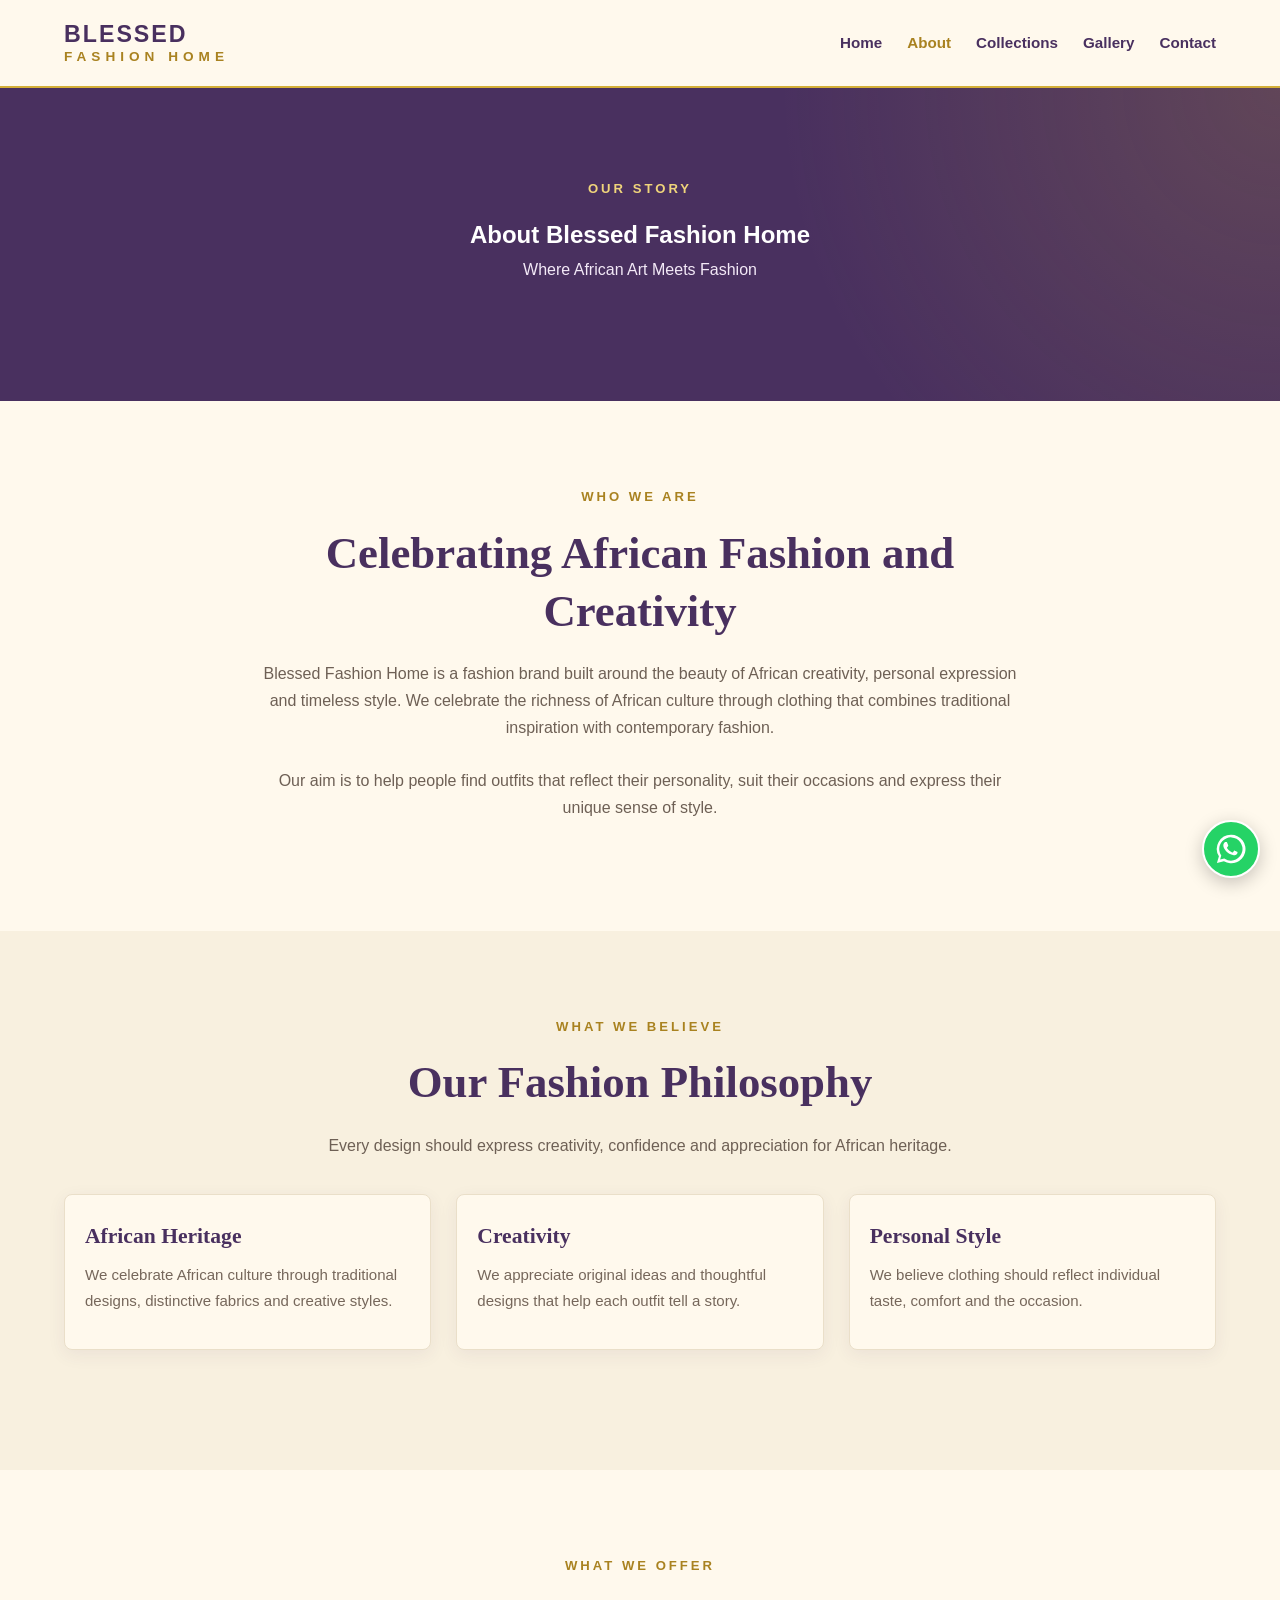
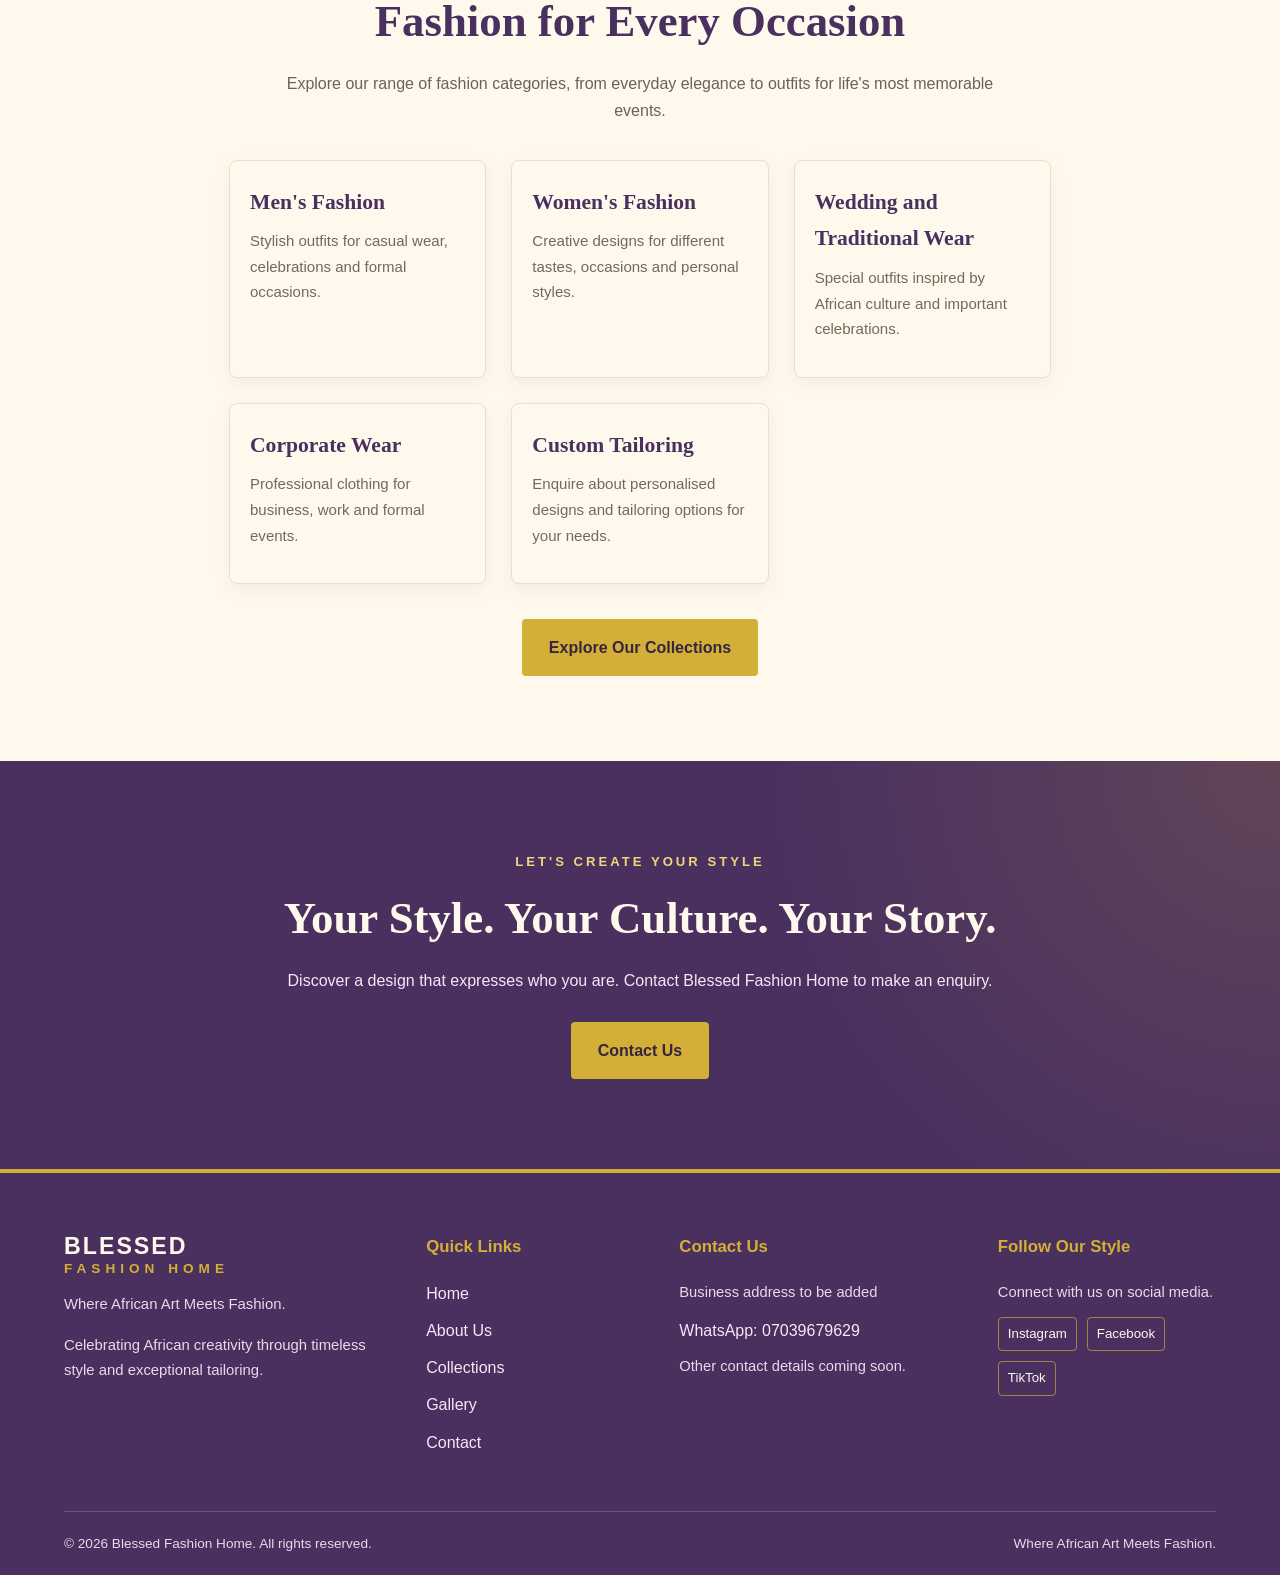
==== about.html @ f16e7767 "Create about.html" ====
<!DOCTYPE html>
<html lang="en">
<head>
  <meta charset="UTF-8">
  <meta name="viewport" content="width=device-width, initial-scale=1.0">

  <title>About Us | Blessed Fashion Home</title>

  <meta name="description" content="Learn about Blessed Fashion Home, where African art meets fashion through creativity, elegant designs and exceptional tailoring.">

  <meta name="theme-color" content="#d4af37">

  <link rel="stylesheet" href="style.css">
</head>

<body>

  <!-- HEADER -->
  <header class="site-header">
    <a href="index.html" class="brand">
      <span class="brand-name">BLESSED</span>
      <span class="brand-subtitle">FASHION HOME</span>
    </a>

    <button
      class="menu-toggle"
      id="menu-toggle"
      type="button"
      aria-label="Open navigation menu"
      aria-expanded="false"
      aria-controls="main-nav">
      ☰
    </button>

    <nav class="main-nav" id="main-nav">
      <a href="index.html">Home</a>
      <a href="about.html" class="active">About</a>
      <a href="collections.html">Collections</a>
      <a href="gallery.html">Gallery</a>
      <a href="contact.html">Contact</a>
    </nav>
  </header>

  <main>

    <!-- ABOUT HERO -->
    <section class="brand-message">
      <div class="brand-message-content">
        <p class="section-label">OUR STORY</p>

        <h1>About Blessed Fashion Home</h1>

        <p>
          Where African Art Meets Fashion
        </p>
      </div>
    </section>

    <!-- INTRODUCTION -->
    <section class="welcome section-padding">

      <p class="section-label">WHO WE ARE</p>

      <h2>Celebrating African Fashion and Creativity</h2>

      <p class="section-description">
        Blessed Fashion Home is a fashion brand built around
        the beauty of African creativity, personal expression
        and timeless style. We celebrate the richness of African
        culture through clothing that combines traditional
        inspiration with contemporary fashion.
      </p>

      <p class="section-description">
        Our aim is to help people find outfits that reflect
        their personality, suit their occasions and express
        their unique sense of style.
      </p>

    </section>

    <!-- OUR PHILOSOPHY -->
    <section class="featured-collections section-padding">

      <p class="section-label">WHAT WE BELIEVE</p>

      <h2>Our Fashion Philosophy</h2>

      <p class="section-description">
        Every design should express creativity, confidence
        and appreciation for African heritage.
      </p>

      <div class="category-grid">

        <article class="category-card">
          <div class="category-info">
            <h3>African Heritage</h3>
            <p>
              We celebrate African culture through traditional
              designs, distinctive fabrics and creative styles.
            </p>
          </div>
        </article>

        <article class="category-card">
          <div class="category-info">
            <h3>Creativity</h3>
            <p>
              We appreciate original ideas and thoughtful
              designs that help each outfit tell a story.
            </p>
          </div>
        </article>

        <article class="category-card">
          <div class="category-info">
            <h3>Personal Style</h3>
            <p>
              We believe clothing should reflect individual
              taste, comfort and the occasion.
            </p>
          </div>
        </article>

      </div>
    </section>

    <!-- OUR SERVICES -->
    <section class="welcome section-padding">

      <p class="section-label">WHAT WE OFFER</p>

      <h2>Fashion for Every Occasion</h2>

      <p class="section-description">
        Explore our range of fashion categories, from everyday
        elegance to outfits for life's most memorable events.
      </p>

      <div class="category-grid">

        <article class="category-card">
          <div class="category-info">
            <h3>Men's Fashion</h3>
            <p>
              Stylish outfits for casual wear, celebrations
              and formal occasions.
            </p>
          </div>
        </article>

        <article class="category-card">
          <div class="category-info">
            <h3>Women's Fashion</h3>
            <p>
              Creative designs for different tastes,
              occasions and personal styles.
            </p>
          </div>
        </article>

        <article class="category-card">
          <div class="category-info">
            <h3>Wedding and Traditional Wear</h3>
            <p>
              Special outfits inspired by African culture
              and important celebrations.
            </p>
          </div>
        </article>

        <article class="category-card">
          <div class="category-info">
            <h3>Corporate Wear</h3>
            <p>
              Professional clothing for business,
              work and formal events.
            </p>
          </div>
        </article>

        <article class="category-card">
          <div class="category-info">
            <h3>Custom Tailoring</h3>
            <p>
              Enquire about personalised designs and
              tailoring options for your needs.
            </p>
          </div>
        </article>

      </div>

      <a href="collections.html" class="btn btn-gold">
        Explore Our Collections
      </a>

    </section>

    <!-- CALL TO ACTION -->
    <section class="brand-message">

      <div class="brand-message-content">

        <p class="section-label">LET'S CREATE YOUR STYLE</p>

        <h2>Your Style. Your Culture. Your Story.</h2>

        <p>
          Discover a design that expresses who you are.
          Contact Blessed Fashion Home to make an enquiry.
        </p>

        <a href="contact.html" class="btn btn-gold">
          Contact Us
        </a>

      </div>

    </section>

  </main>

  <!-- FOOTER -->
  <footer class="site-footer">

    <div class="footer-grid">

      <div class="footer-brand">

        <a href="index.html" class="brand footer-logo">
          <span class="brand-name">BLESSED</span>
          <span class="brand-subtitle">FASHION HOME</span>
        </a>

        <p>Where African Art Meets Fashion.</p>

        <p>
          Celebrating African creativity through
          timeless style and exceptional tailoring.
        </p>

      </div>

      <div class="footer-column">

        <h3>Quick Links</h3>

        <a href="index.html">Home</a>
        <a href="about.html">About Us</a>
        <a href="collections.html">Collections</a>
        <a href="gallery.html">Gallery</a>
        <a href="contact.html">Contact</a>

      </div>

      <div class="footer-column">

        <h3>Contact Us</h3>

        <p class="address-placeholder">
          Business address to be added
        </p>

        <a href="https://wa.me/2347039679629"
           target="_blank"
           rel="noopener noreferrer">
          WhatsApp: 07039679629
        </a>

        <p>Other contact details coming soon.</p>

      </div>

      <div class="footer-column">

        <h3>Follow Our Style</h3>

        <p>Connect with us on social media.</p>

        <!-- Replace with real social media links later -->
        <div class="social-links">
          <span class="social-placeholder">Instagram</span>
          <span class="social-placeholder">Facebook</span>
          <span class="social-placeholder">TikTok</span>
        </div>

      </div>

    </div>

    <div class="footer-bottom">

      <p>
        &copy; <span id="current-year">2026</span>
        Blessed Fashion Home. All rights reserved.
      </p>

      <p>Where African Art Meets Fashion.</p>

    </div>

  </footer>

  <!-- FLOATING WHATSAPP BUTTON -->
  <a
    href="https://wa.me/2347039679629?text=Hello%20Blessed%20Fashion%20Home%2C%20I%20would%20like%20to%20make%20an%20enquiry."
    class="whatsapp-float"
    target="_blank"
    rel="noopener noreferrer"
    aria-label="Chat with Blessed Fashion Home on WhatsApp"
    title="Chat with us on WhatsApp">

    <svg viewBox="0 0 32 32"
         width="30"
         height="30"
         aria-hidden="true">

      <path fill="currentColor"
        d="M16 .8A15.1 15.1 0 0 0 3.1 23.8L1 31l7.4-2A15.2 15.2 0 1 0 16 .8Zm0 27.6c-2.4 0-4.7-.7-6.7-2l-.5-.3-4.4 1.2 1.2-4.3-.3-.5a12.4 12.4 0 1 1 10.7 5.9Zm6.8-9.3c-.4-.2-2.3-1.2-2.7-1.3-.4-.1-.6-.2-.9.2-.3.4-1 1.3-1.2 1.5-.2.3-.4.3-.8.1-.4-.2-1.7-.6-3.2-2-1.2-1.1-2-2.4-2.2-2.8-.2-.4 0-.6.2-.8l.6-.7c.2-.2.3-.4.4-.6.1-.3 0-.5 0-.7l-1.2-2.9c-.3-.7-.6-.6-.9-.6h-.8c-.3 0-.7.1-1 .5-.3.4-1.3 1.3-1.3 3.2s1.3 3.7 1.5 4c.2.3 2.6 4 6.3 5.5 3.8 1.5 3.8 1 4.5 1 .7-.1 2.3-.9 2.6-1.8.3-.9.3-1.6.2-1.8-.1-.2-.4-.3-.8-.5Z"/>

    </svg>

  </a>

  <script src="script.js"></script>

</body>
</html>
---- style.css ----
/* =====================================
   BLESSED FASHION HOME
   Where African Art Meets Fashion
   ===================================== */

/* COLOURS AND BASIC SETTINGS */

:root {
  --gold: #d4af37;
  --gold-dark: #a98220;
  --ivory: #fff9ed;
  --cream: #f8f0df;
  --purple: #49305f;
  --purple-light: #684b7d;
  --rose: #e7b8a1;
  --text: #493b32;
  --white: #ffffff;
  --border: #eadfc9;
}

* {
  margin: 0;
  padding: 0;
  box-sizing: border-box;
}

html {
  scroll-behavior: smooth;
  scroll-padding-top: 90px;
}

body {
  font-family: Arial, Helvetica, sans-serif;
  background: var(--ivory);
  color: var(--text);
  line-height: 1.7;
  overflow-x: hidden;
}

img {
  max-width: 100%;
  display: block;
}

a {
  color: inherit;
  text-decoration: none;
}

button,
input,
textarea,
select {
  font: inherit;
}

button,
a {
  -webkit-tap-highlight-color: transparent;
}

.container {
  width: min(1120px, 92%);
  margin: 0 auto;
}

.section-padding {
  padding: 85px 5%;
}

/* HEADER AND LOGO */

.site-header {
  width: 100%;
  min-height: 88px;
  padding: 15px 5%;
  display: flex;
  align-items: center;
  justify-content: space-between;
  gap: 25px;
  background: var(--ivory);
  border-bottom: 2px solid var(--gold);
  position: relative;
  z-index: 1000;
}

.brand {
  display: inline-flex;
  flex-direction: column;
  align-items: flex-start;
  line-height: 1.2;
  flex-shrink: 0;
}

.brand-name {
  color: var(--purple);
  font-size: 1.45rem;
  font-weight: 800;
  letter-spacing: 2px;
}

.brand-subtitle {
  color: var(--gold-dark);
  font-size: 0.85rem;
  font-weight: 700;
  letter-spacing: 5px;
}

.main-nav {
  display: flex;
  align-items: center;
  justify-content: flex-end;
  gap: 25px;
}

.main-nav a {
  color: var(--purple);
  font-size: 0.95rem;
  font-weight: 600;
  transition: color 0.3s ease;
}

.main-nav a:hover,
.main-nav a.active {
  color: var(--gold-dark);
}

.menu-toggle {
  display: none;
  border: 1px solid var(--gold);
  border-radius: 6px;
  background: var(--ivory);
  color: var(--purple);
  font-size: 1.6rem;
  padding: 4px 12px;
  cursor: pointer;
}

/* HOMEPAGE HERO */

.hero {
  min-height: 90vh;
  min-height: 90svh;
  display: flex;
  align-items: center;
  justify-content: center;
  text-align: center;
  position: relative;
  padding: 100px 7%;
  overflow: hidden;

  /*
    Add your photograph to the images folder.
    Name it hero-fashion.jpg.
  */

  background-image:
    linear-gradient(
      rgba(55, 34, 66, 0.48),
      rgba(55, 34, 66, 0.58)
    ),
    url("images/hero-fashion.jpg");

  background-size: cover;
  background-position: center;
  background-repeat: no-repeat;
  background-color: var(--purple);
  color: var(--white);
}

.hero-content {
  width: 100%;
  max-width: 850px;
  position: relative;
  z-index: 1;
}

.hero-label,
.section-label {
  color: var(--gold);
  font-size: 0.82rem;
  font-weight: 700;
  letter-spacing: 3px;
  margin-bottom: 15px;
}

.hero h1 {
  font-family: Georgia, "Times New Roman", serif;
  font-size: clamp(2.2rem, 6vw, 4.7rem);
  line-height: 1.15;
  margin-bottom: 18px;
  letter-spacing: 1px;
}

.hero-slogan {
  color: #f3d987;
  font-family: Georgia, "Times New Roman", serif;
  font-size: clamp(1.2rem, 3vw, 1.8rem);
  font-style: italic;
  margin-bottom: 22px;
}

.hero-description {
  max-width: 650px;
  margin: 0 auto 30px;
  font-size: 1.05rem;
  color: #fffaf2;
}

.hero-buttons {
  display: flex;
  align-items: center;
  justify-content: center;
  gap: 15px;
  flex-wrap: wrap;
}

.hero-scroll {
  position: absolute;
  bottom: 22px;
  left: 0;
  right: 0;
  color: #f3d987;
  font-size: 0.72rem;
  letter-spacing: 3px;
}

/* BUTTONS */

.btn {
  display: inline-flex;
  justify-content: center;
  align-items: center;
  text-align: center;
  padding: 13px 25px;
  min-height: 48px;
  border-radius: 4px;
  font-weight: 700;
  border: 2px solid transparent;
  cursor: pointer;
  transition:
    background 0.3s ease,
    color 0.3s ease,
    border-color 0.3s ease,
    transform 0.3s ease;
}

.btn:hover {
  transform: translateY(-2px);
}

.btn-gold {
  background: var(--gold);
  border-color: var(--gold);
  color: #352540;
}

.btn-gold:hover {
  background: #f0d57b;
  border-color: #f0d57b;
}

.btn-outline {
  background: transparent;
  color: var(--white);
  border-color: var(--gold);
}

.btn-outline:hover {
  background: var(--gold);
  color: var(--purple);
}

/* WELCOME SECTION */

.welcome {
  text-align: center;
  max-width: 950px;
  margin: 0 auto;
}

.welcome .section-label,
.featured-collections .section-label,
.brand-message .section-label {
  color: var(--gold-dark);
}

.welcome h2,
.featured-collections h2,
.brand-message h2 {
  color: var(--purple);
  font-family: Georgia, "Times New Roman", serif;
  font-size: clamp(1.9rem, 4vw, 2.8rem);
  line-height: 1.3;
  margin-bottom: 20px;
}

.section-description {
  max-width: 760px;
  margin: 0 auto 25px;
  color: #6e6055;
}

.text-link {
  color: var(--gold-dark);
  font-weight: 700;
  display: inline-block;
}

.text-link:hover {
  color: var(--purple);
}

/* FEATURED COLLECTIONS */

.featured-collections {
  background: var(--cream);
  text-align: center;
}

.featured-collections > .section-description {
  margin-bottom: 35px;
}

.category-grid {
  display: grid;
  grid-template-columns: repeat(3, minmax(0, 1fr));
  gap: 25px;
  margin: 35px 0;
  text-align: left;
}

.category-card {
  display: block;
  background: var(--ivory);
  border: 1px solid var(--border);
  border-radius: 8px;
  overflow: hidden;
  box-shadow: 0 5px 18px rgba(73, 48, 95, 0.07);
  transition:
    transform 0.3s ease,
    box-shadow 0.3s ease;
}

.category-card:hover {
  transform: translateY(-6px);
  box-shadow: 0 12px 28px rgba(73, 48, 95, 0.15);
}

.category-image {
  height: 270px;
  display: flex;
  align-items: flex-start;
  justify-content: flex-end;
  padding: 15px;
  background-color: #e8d8ba;
  background-position: center;
  background-size: cover;
  background-repeat: no-repeat;
}

.category-image span {
  display: inline-flex;
  align-items: center;
  justify-content: center;
  width: 38px;
  height: 38px;
  border-radius: 50%;
  background: var(--gold);
  color: var(--purple);
  font-weight: 800;
}

/*
  Add your category photographs to the images folder.
  Use these exact filenames or change them here.
*/

.male-image {
  background-image: url("images/mens-fashion.jpg");
}

.female-image {
  background-image: url("images/womens-fashion.jpg");
}

.wedding-image {
  background-image: url("images/wedding-fashion.jpg");
}

.traditional-image {
  background-image: url("images/traditional-fashion.jpg");
}

.corporate-image {
  background-image: url("images/corporate-fashion.jpg");
}

.category-info {
  padding: 23px 20px;
}

.category-info h3 {
  color: var(--purple);
  font-family: Georgia, "Times New Roman", serif;
  font-size: 1.35rem;
  margin-bottom: 8px;
}

.category-info p {
  color: #76675b;
  font-size: 0.94rem;
  margin-bottom: 12px;
}

.category-info .text-link {
  font-size: 0.9rem;
}

/* BRAND MESSAGE */

.brand-message {
  padding: 90px 7%;
  text-align: center;
  background:
    radial-gradient(
      circle at top right,
      rgba(212, 175, 55, 0.17),
      transparent 38%
    ),
    var(--purple);
  color: var(--white);
}

.brand-message-content {
  max-width: 750px;
  margin: 0 auto;
}

.brand-message h2 {
  color: var(--ivory);
  margin-bottom: 20px;
}

.brand-message .section-label {
  color: #f0d57b;
}

.brand-message p:not(.section-label) {
  color: #f3e9f7;
  margin-bottom: 28px;
}

/* FOOTER */

.site-footer {
  background: var(--purple);
  color: var(--ivory);
  padding: 60px 5% 20px;
  border-top: 4px solid var(--gold);
}

.footer-grid {
  max-width: 1200px;
  margin: 0 auto;
  display: grid;
  grid-template-columns: 1.5fr 1fr 1.3fr 1fr;
  gap: 35px;
}

.footer-logo .brand-name {
  color: var(--ivory);
}

.footer-logo .brand-subtitle {
  color: var(--gold);
}

.footer-brand > p {
  margin-top: 15px;
  color: #e6dbea;
  font-size: 0.93rem;
}

.footer-column h3 {
  color: var(--gold);
  font-size: 1.05rem;
  margin-bottom: 18px;
}

.footer-column > a {
  display: block;
  width: fit-content;
  margin-bottom: 10px;
  color: #f3e9f7;
  overflow-wrap: anywhere;
}

.footer-column > a:hover {
  color: var(--gold);
}

.footer-column p {
  color: #e6dbea;
  font-size: 0.92rem;
  margin-bottom: 12px;
  overflow-wrap: anywhere;
}

.footer-column strong {
  color: var(--ivory);
}

.footer-order-link {
  color: var(--gold) !important;
  font-weight: 700;
}

.social-links {
  display: flex;
  flex-wrap: wrap;
  gap: 10px;
}

.social-placeholder {
  color: var(--ivory);
  border: 1px solid rgba(212, 175, 55, 0.65);
  border-radius: 4px;
  padding: 5px 9px;
  font-size: 0.83rem;
}

.footer-bottom {
  max-width: 1200px;
  margin: 45px auto 0;
  padding-top: 20px;
  border-top: 1px solid rgba(255, 249, 237, 0.2);
  display: flex;
  justify-content: space-between;
  gap: 15px;
  flex-wrap: wrap;
  color: #e6dbea;
  font-size: 0.85rem;
}

/* FLOATING WHATSAPP BUTTON */

.whatsapp-float {
  position: fixed;
  right: 20px;
  bottom: 22px;
  z-index: 2000;
  width: 58px;
  height: 58px;
  display: flex;
  align-items: center;
  justify-content: center;
  background: #25d366;
  color: #ffffff;
  border: 2px solid #ffffff;
  border-radius: 50%;
  box-shadow: 0 5px 18px rgba(0, 0, 0, 0.22);
  transition: transform 0.25s ease;
}

.whatsapp-float:hover {
  transform: scale(1.08);
}

.whatsapp-float svg {
  display: block;
}

/* TABLETS */

@media (max-width: 950px) {
  .site-header {
    padding: 15px 4%;
  }

  .brand-name {
    font-size: 1.2rem;
  }

  .brand-subtitle {
    font-size: 0.75rem;
    letter-spacing: 4px;
  }

  .main-nav {
    gap: 15px;
  }

  .main-nav a {
    font-size: 0.88rem;
  }

  .category-grid {
    grid-template-columns: repeat(2, minmax(0, 1fr));
  }

  .footer-grid {
    grid-template-columns: repeat(2, minmax(0, 1fr));
  }
}

/* MOBILE PHONES */

@media (max-width: 650px) {
  .site-header {
    min-height: 76px;
    padding: 12px 5%;
    gap: 10px;
  }

  .brand-name {
    font-size: 1.08rem;
    letter-spacing: 1px;
  }

  .brand-subtitle {
    font-size: 0.7rem;
    letter-spacing: 3px;
  }

  .menu-toggle {
    display: block;
  }

  .main-nav {
    display: none;
    position: absolute;
    top: 100%;
    left: 0;
    right: 0;
    padding: 12px 5% 20px;
    background: var(--ivory);
    border-bottom: 2px solid var(--gold);
    box-shadow: 0 8px 15px rgba(73, 48, 95, 0.1);
    flex-direction: column;
    align-items: stretch;
    gap: 0;
  }

  .main-nav.open {
    display: flex;
  }

  .main-nav a {
    display: block;
    padding: 12px 5px;
    border-bottom: 1px solid var(--border);
    font-size: 1rem;
  }

  .hero {
    min-height: 78vh;
    min-height: 78svh;
    padding: 85px 6%;
  }

  .hero h1 {
    font-size: clamp(2rem, 9vw, 3rem);
  }

  .hero-description {
    font-size: 0.96rem;
  }

  .hero-label,
  .section-label {
    font-size: 0.72rem;
    letter-spacing: 2px;
  }

  .hero-buttons {
    flex-direction: column;
    align-items: stretch;
    max-width: 290px;
    margin: 0 auto;
  }

  .btn {
    width: 100%;
  }

  .section-padding {
    padding: 60px 6%;
  }

  .category-grid {
    grid-template-columns: 1fr;
    gap: 22px;
  }

  .category-image {
    height: 300px;
  }

  .category-info {
    padding: 20px;
  }

  .brand-message {
    padding: 65px 6%;
  }

  .footer-grid {
    grid-template-columns: 1fr;
    gap: 30px;
  }

  .footer-bottom {
    flex-direction: column;
    text-align: center;
    margin-top: 30px;
  }

  .whatsapp-float {
    right: 14px;
    bottom: 16px;
    width: 54px;
    height: 54px;
  }
}

/* SMALL PHONES */

@media (max-width: 360px) {
  .brand-name {
    font-size: 0.94rem;
  }

  .brand-subtitle {
    font-size: 0.64rem;
    letter-spacing: 2px;
  }

  .hero h1 {
    font-size: 1.9rem;
  }

  .category-image {
    height: 240px;
  }
}
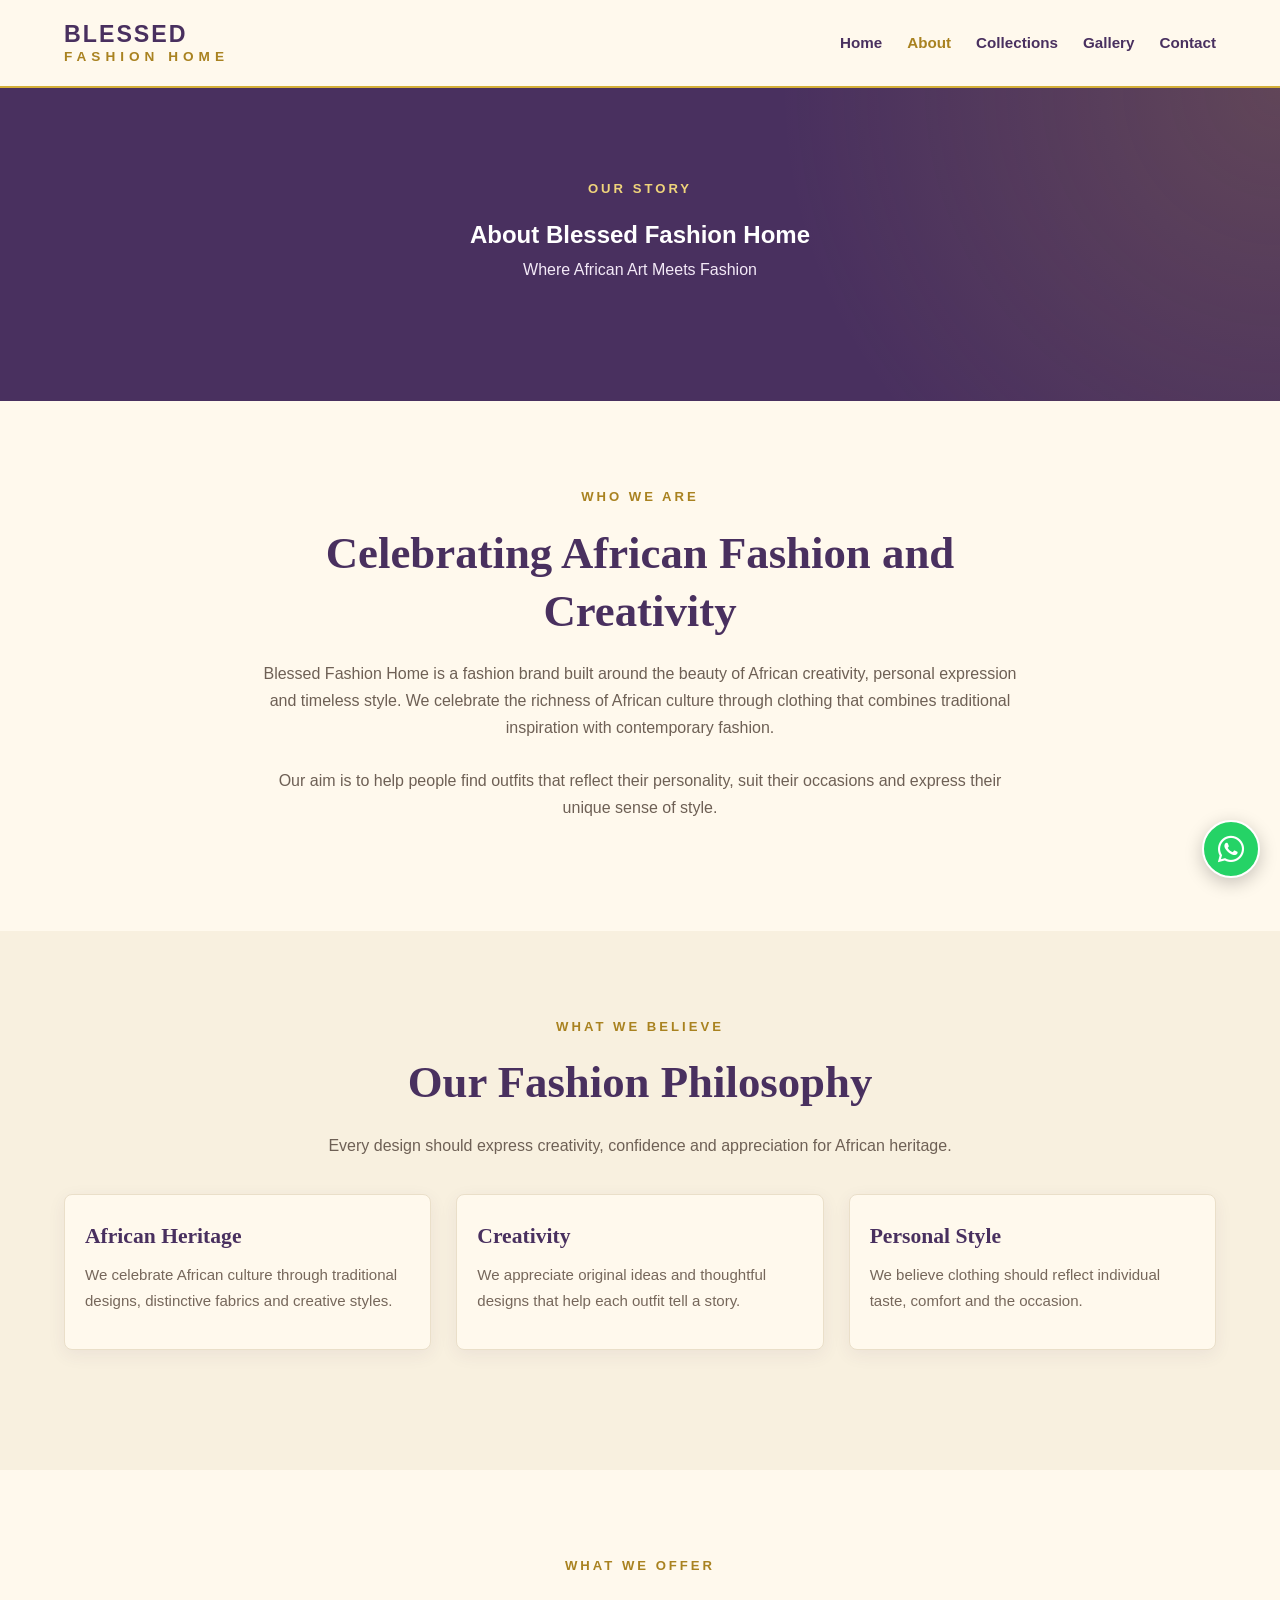
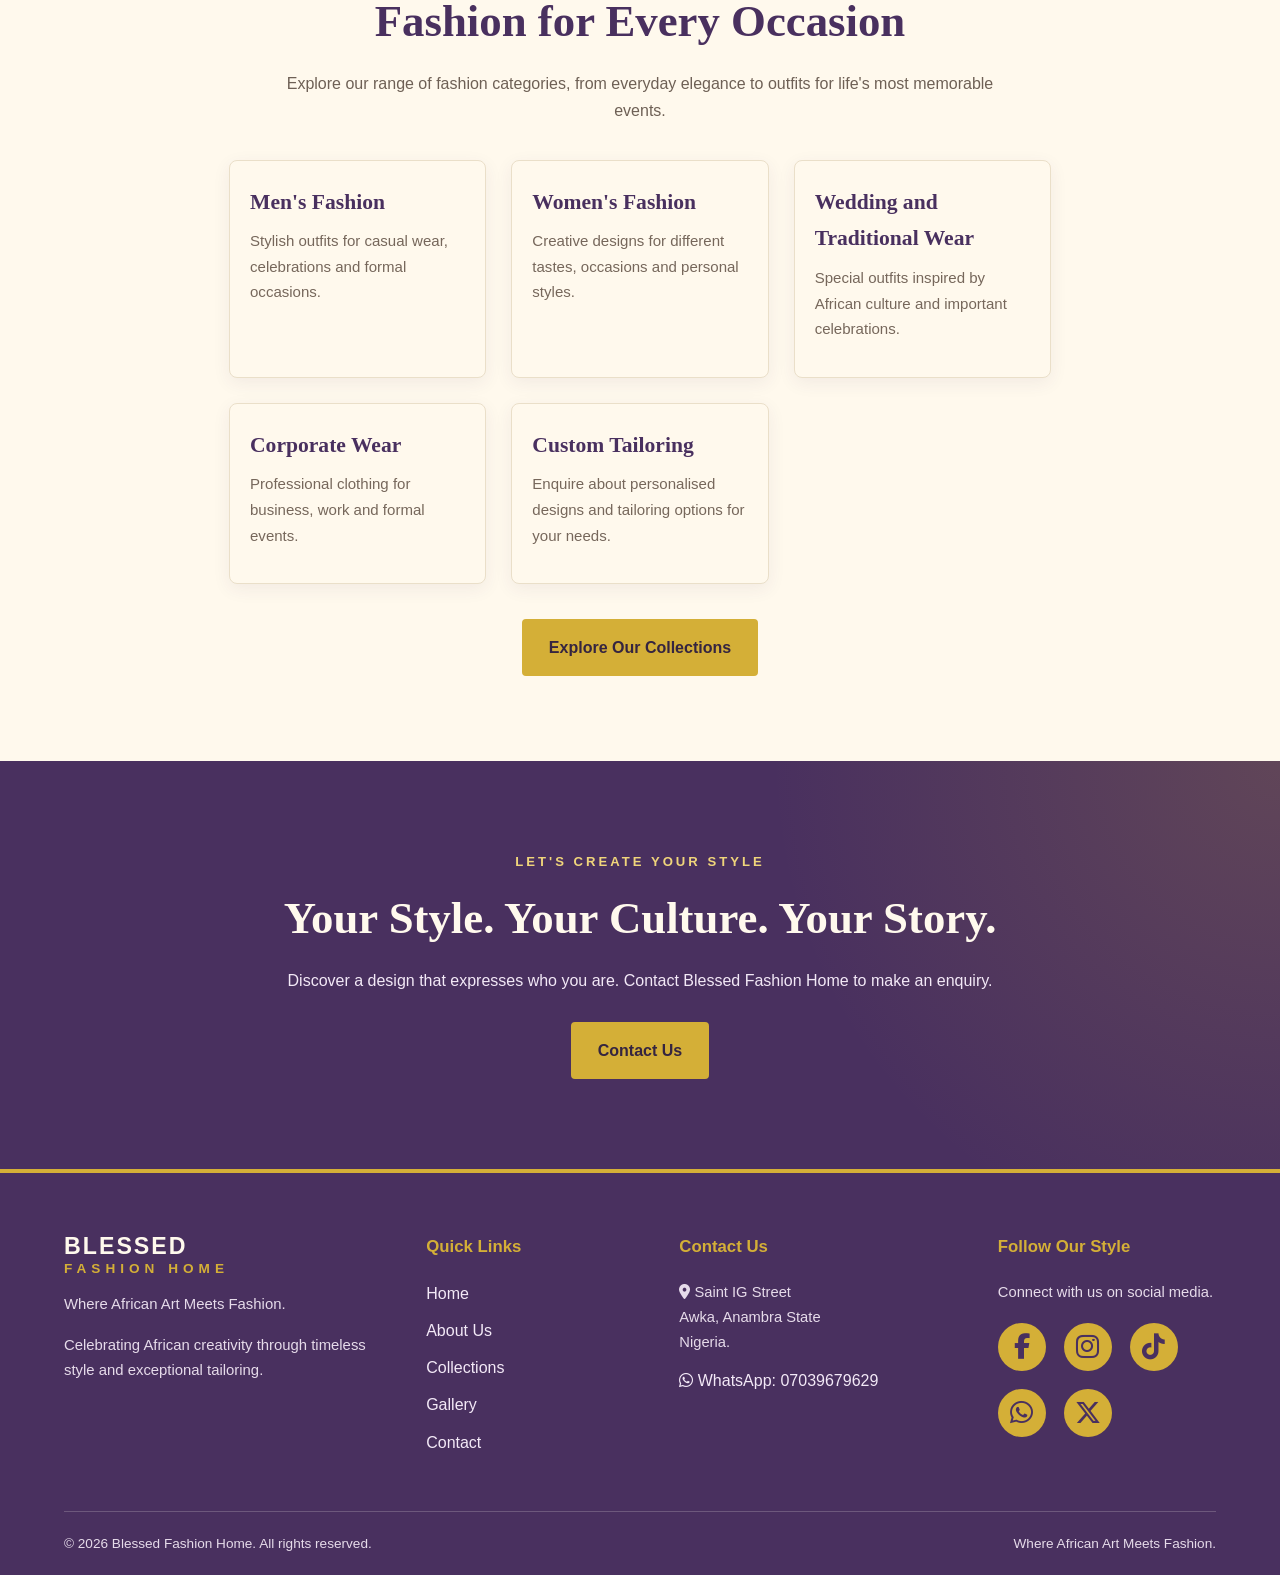
==== commit fd5c61b3: "Update about.html" ====
--- a/about.html
+++ b/about.html
@@ -12,6 +12,7 @@
   <meta name="theme-color" content="#d4af37">
 
   <link rel="stylesheet" href="style.css">
+  <link rel="stylesheet" href="https://cdnjs.cloudflare.com/ajax/libs/font-awesome/6.7.2/css/all.min.css">
 </head>
 
 <body>
@@ -48,18 +49,13 @@
     <section class="brand-message">
       <div class="brand-message-content">
         <p class="section-label">OUR STORY</p>
-
         <h1>About Blessed Fashion Home</h1>
-
-        <p>
-          Where African Art Meets Fashion
-        </p>
+        <p>Where African Art Meets Fashion</p>
       </div>
     </section>
 
     <!-- INTRODUCTION -->
     <section class="welcome section-padding">
-
       <p class="section-label">WHO WE ARE</p>
 
       <h2>Celebrating African Fashion and Creativity</h2>
@@ -77,12 +73,10 @@
         their personality, suit their occasions and express
         their unique sense of style.
       </p>
-
     </section>
 
     <!-- OUR PHILOSOPHY -->
     <section class="featured-collections section-padding">
-
       <p class="section-label">WHAT WE BELIEVE</p>
 
       <h2>Our Fashion Philosophy</h2>
@@ -129,7 +123,6 @@
 
     <!-- OUR SERVICES -->
     <section class="welcome section-padding">
-
       <p class="section-label">WHAT WE OFFER</p>
 
       <h2>Fashion for Every Occasion</h2>
@@ -196,14 +189,11 @@
       <a href="collections.html" class="btn btn-gold">
         Explore Our Collections
       </a>
-
     </section>
 
     <!-- CALL TO ACTION -->
     <section class="brand-message">
-
       <div class="brand-message-content">
-
         <p class="section-label">LET'S CREATE YOUR STYLE</p>
 
         <h2>Your Style. Your Culture. Your Story.</h2>
@@ -216,20 +206,16 @@
         <a href="contact.html" class="btn btn-gold">
           Contact Us
         </a>
-
-      </div>
-
+      </div>
     </section>
 
   </main>
 
   <!-- FOOTER -->
   <footer class="site-footer">
-
     <div class="footer-grid">
 
       <div class="footer-brand">
-
         <a href="index.html" class="brand footer-logo">
           <span class="brand-name">BLESSED</span>
           <span class="brand-subtitle">FASHION HOME</span>
@@ -241,67 +227,82 @@
           Celebrating African creativity through
           timeless style and exceptional tailoring.
         </p>
-
       </div>
 
       <div class="footer-column">
-
         <h3>Quick Links</h3>
-
         <a href="index.html">Home</a>
         <a href="about.html">About Us</a>
         <a href="collections.html">Collections</a>
         <a href="gallery.html">Gallery</a>
         <a href="contact.html">Contact</a>
-
       </div>
 
       <div class="footer-column">
-
         <h3>Contact Us</h3>
 
-        <p class="address-placeholder">
-          Business address to be added
+        <p>
+          <i class="fa-solid fa-location-dot" aria-hidden="true"></i>
+          Saint IG Street<br>
+          Awka, Anambra State<br>
+          Nigeria.
         </p>
 
         <a href="https://wa.me/2347039679629"
            target="_blank"
            rel="noopener noreferrer">
+          <i class="fa-brands fa-whatsapp" aria-hidden="true"></i>
           WhatsApp: 07039679629
         </a>
-
-        <p>Other contact details coming soon.</p>
-
       </div>
 
       <div class="footer-column">
-
         <h3>Follow Our Style</h3>
-
         <p>Connect with us on social media.</p>
 
-        <!-- Replace with real social media links later -->
         <div class="social-links">
-          <span class="social-placeholder">Instagram</span>
-          <span class="social-placeholder">Facebook</span>
-          <span class="social-placeholder">TikTok</span>
+          <!-- Replace # with your actual account URLs later -->
+
+          <a href="#" class="social-icon"
+             aria-label="Facebook" title="Facebook">
+            <i class="fa-brands fa-facebook-f"></i>
+          </a>
+
+          <a href="#" class="social-icon"
+             aria-label="Instagram" title="Instagram">
+            <i class="fa-brands fa-instagram"></i>
+          </a>
+
+          <a href="#" class="social-icon"
+             aria-label="TikTok" title="TikTok">
+            <i class="fa-brands fa-tiktok"></i>
+          </a>
+
+          <a href="https://wa.me/2347039679629"
+             class="social-icon"
+             target="_blank"
+             rel="noopener noreferrer"
+             aria-label="WhatsApp" title="WhatsApp">
+            <i class="fa-brands fa-whatsapp"></i>
+          </a>
+
+          <a href="#" class="social-icon"
+             aria-label="X" title="X">
+            <i class="fa-brands fa-x-twitter"></i>
+          </a>
         </div>
-
       </div>
 
     </div>
 
     <div class="footer-bottom">
-
       <p>
         &copy; <span id="current-year">2026</span>
         Blessed Fashion Home. All rights reserved.
       </p>
 
       <p>Where African Art Meets Fashion.</p>
-
     </div>
-
   </footer>
 
   <!-- FLOATING WHATSAPP BUTTON -->
@@ -313,16 +314,9 @@
     aria-label="Chat with Blessed Fashion Home on WhatsApp"
     title="Chat with us on WhatsApp">
 
-    <svg viewBox="0 0 32 32"
-         width="30"
-         height="30"
-         aria-hidden="true">
-
-      <path fill="currentColor"
-        d="M16 .8A15.1 15.1 0 0 0 3.1 23.8L1 31l7.4-2A15.2 15.2 0 1 0 16 .8Zm0 27.6c-2.4 0-4.7-.7-6.7-2l-.5-.3-4.4 1.2 1.2-4.3-.3-.5a12.4 12.4 0 1 1 10.7 5.9Zm6.8-9.3c-.4-.2-2.3-1.2-2.7-1.3-.4-.1-.6-.2-.9.2-.3.4-1 1.3-1.2 1.5-.2.3-.4.3-.8.1-.4-.2-1.7-.6-3.2-2-1.2-1.1-2-2.4-2.2-2.8-.2-.4 0-.6.2-.8l.6-.7c.2-.2.3-.4.4-.6.1-.3 0-.5 0-.7l-1.2-2.9c-.3-.7-.6-.6-.9-.6h-.8c-.3 0-.7.1-1 .5-.3.4-1.3 1.3-1.3 3.2s1.3 3.7 1.5 4c.2.3 2.6 4 6.3 5.5 3.8 1.5 3.8 1 4.5 1 .7-.1 2.3-.9 2.6-1.8.3-.9.3-1.6.2-1.8-.1-.2-.4-.3-.8-.5Z"/>
-
-    </svg>
-
+    <i class="fa-brands fa-whatsapp"
+       aria-hidden="true"
+       style="font-size:30px;"></i>
   </a>
 
   <script src="script.js"></script>
--- a/style.css
+++ b/style.css
@@ -745,3 +745,33 @@
     height: 240px;
   }
 }
+
+
+/* SOCIAL MEDIA ICONS */
+.social-links {
+  display: flex;
+  flex-wrap: wrap;
+  align-items: center;
+  gap: 18px;
+  margin-top: 18px;
+}
+
+.social-links .social-icon {
+  display: flex;
+  align-items: center;
+  justify-content: center;
+  width: 48px;
+  height: 48px;
+  font-size: 26px;
+  border-radius: 50%;
+  background-color: #d4af37;
+  color: #49305f;
+  text-decoration: none;
+  transition: transform 0.3s ease, background-color 0.3s ease;
+}
+
+.social-links .social-icon:hover {
+  background-color: #49305f;
+  color: #fff9ed;
+  transform: scale(1.12);
+}
